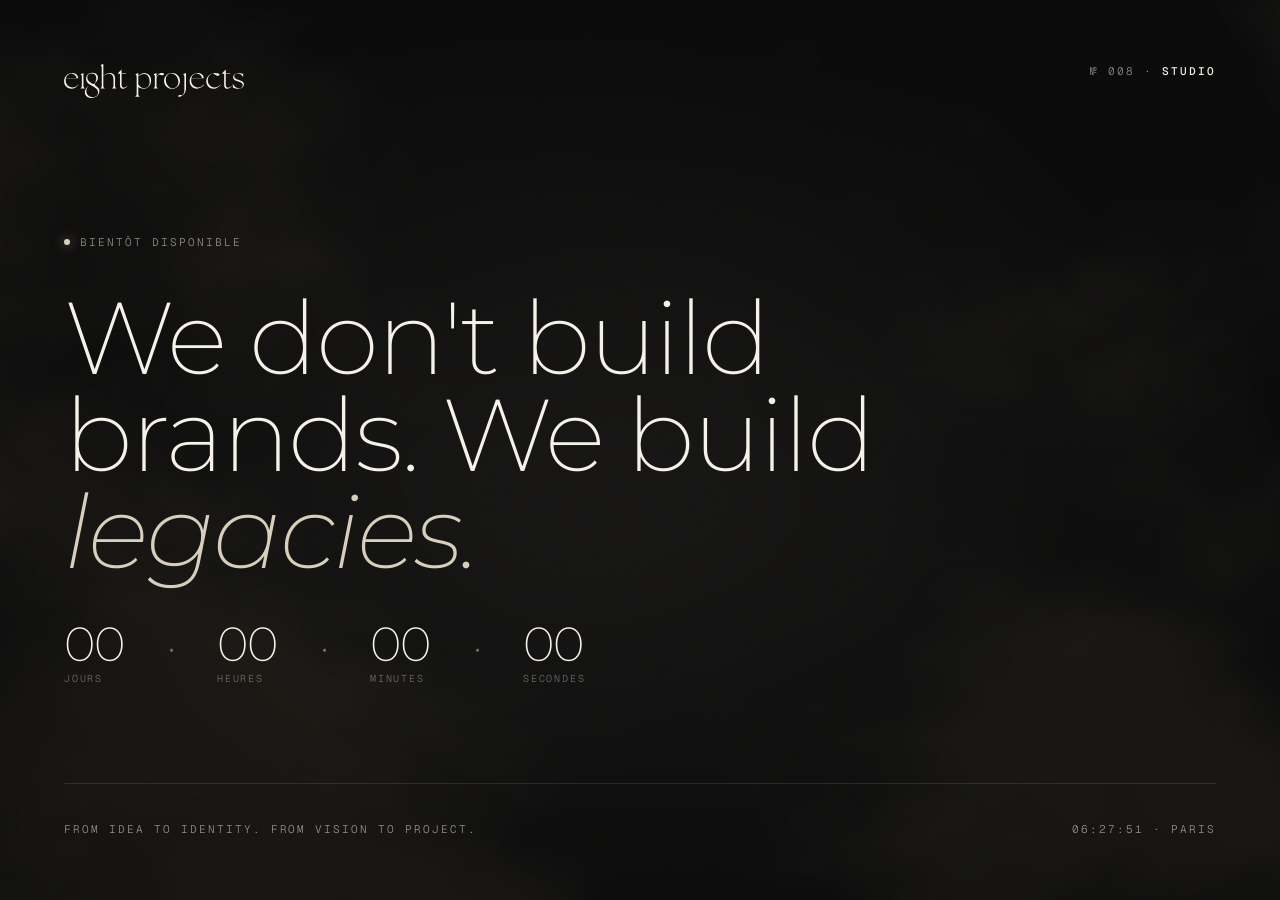
==== coming-soon.html @ a78b6875 "Add coming soon page" ====
<!doctype html>
<html lang="fr">
<head>
<meta charset="utf-8" />
<meta name="viewport" content="width=device-width, initial-scale=1" />
<title>Eight Projects — Bientôt</title>
<meta name="description" content="Eight Projects — studio créatif digital. Bientôt disponible." />
<link rel="preconnect" href="https://fonts.googleapis.com">
<link rel="preconnect" href="https://fonts.gstatic.com" crossorigin>
<link href="https://fonts.googleapis.com/css2?family=Montserrat:ital,wght@0,200;0,300;0,400;0,500;1,200;1,300;1,400&family=Geist+Mono:wght@400;500&display=swap" rel="stylesheet">
<style>
  :root {
    --ink:         #0a0a0a;
    --paper:       #f6f2ea;
    --bone:        #d8d0bd;
    --line:        rgba(255,255,255,0.10);
    --line-strong: rgba(255,255,255,0.22);
    --muted:       rgba(246,242,234,0.58);
    --muted-2:     rgba(246,242,234,0.40);
    --sans:        "Helvetica Neue", Helvetica, Arial, sans-serif;
    --display:     "Montserrat", "Helvetica Neue", Arial, sans-serif;
    --mono:        "Geist Mono", ui-monospace, "SF Mono", monospace;
    --ease:        cubic-bezier(.2,.7,.2,1);
    --pad-x:       clamp(24px, 5vw, 96px);
  }

  *, *::before, *::after { box-sizing: border-box; margin: 0; padding: 0; }

  html, body {
    height: 100%;
    background: var(--ink);
    color: var(--paper);
    font-family: var(--sans);
    font-weight: 300;
    -webkit-font-smoothing: antialiased;
    overflow: hidden;
  }

  body {
    background:
      radial-gradient(1200px 600px at 80% -10%, rgba(216,208,189,0.06), transparent 60%),
      radial-gradient(900px 700px at -10% 60%, rgba(216,208,189,0.04), transparent 70%),
      var(--ink);
  }

  a { color: inherit; text-decoration: none; }
  ::selection { background: var(--paper); color: var(--ink); }

  /* ---- layout ---- */
  .cs {
    position: fixed;
    inset: 0;
    display: grid;
    grid-template-rows: auto 1fr auto;
    padding: var(--pad-x);
    z-index: 10;
  }

  /* ---- corners ---- */
  .cs__top {
    display: flex;
    justify-content: space-between;
    align-items: flex-start;
  }

  .cs__bot {
    display: flex;
    justify-content: space-between;
    align-items: flex-end;
  }

  .label {
    font-family: var(--mono);
    font-size: 11px;
    letter-spacing: .18em;
    text-transform: uppercase;
    color: var(--muted);
  }

  .label b { color: var(--paper); font-weight: 500; }

  /* ---- logo ---- */
  .brand {
    display: flex;
    align-items: center;
    gap: 12px;
  }

  .brand__name {
    font-family: var(--mono);
    font-size: 11px;
    letter-spacing: .18em;
    text-transform: uppercase;
    color: var(--muted);
  }

  /* ---- center ---- */
  .cs__center {
    display: flex;
    flex-direction: column;
    justify-content: center;
    align-items: flex-start;
    gap: 40px;
  }

  .cs__eyebrow {
    font-family: var(--mono);
    font-size: 11px;
    letter-spacing: .18em;
    text-transform: uppercase;
    color: var(--muted);
    display: flex;
    align-items: center;
    gap: 10px;
    opacity: 0;
    transform: translateY(10px);
    animation: fadein .8s var(--ease) .2s forwards;
  }

  .dot {
    width: 6px;
    height: 6px;
    border-radius: 50%;
    background: var(--bone);
    box-shadow: 0 0 12px rgba(216,208,189,.6);
  }

  .cs__title {
    font-family: var(--display);
    font-size: clamp(48px, 8vw, 120px);
    font-weight: 200;
    line-height: .95;
    letter-spacing: -.02em;
    color: var(--paper);
    opacity: 0;
    transform: translateY(20px);
    animation: fadein 1s var(--ease) .4s forwards;
  }

  .cs__title em {
    font-style: italic !important;
    color: var(--bone);
  }

  .cs__sub {
    font-family: var(--mono);
    font-size: 12px;
    letter-spacing: .12em;
    text-transform: uppercase;
    color: var(--muted);
    max-width: 40ch;
    line-height: 1.8;
    opacity: 0;
    transform: translateY(10px);
    animation: fadein .8s var(--ease) .7s forwards;
  }

  /* ---- line ---- */
  .cs__line {
    position: fixed;
    left: var(--pad-x);
    right: var(--pad-x);
    bottom: calc(var(--pad-x) + 52px);
    height: 1px;
    background: var(--line);
    z-index: 10;
  }

  /* ---- countdown ---- */
  .countdown {
    display: flex;
    gap: 40px;
    opacity: 0;
    transform: translateY(10px);
    animation: fadein .8s var(--ease) 1s forwards;
  }

  .countdown__item {
    display: flex;
    flex-direction: column;
    gap: 4px;
  }

  .countdown__num {
    font-family: var(--display);
    font-size: clamp(28px, 4vw, 48px);
    font-weight: 200;
    letter-spacing: -.02em;
    color: var(--paper);
    line-height: 1;
    min-width: 2ch;
  }

  .countdown__label {
    font-family: var(--mono);
    font-size: 10px;
    letter-spacing: .18em;
    text-transform: uppercase;
    color: var(--muted-2);
  }

  .countdown__sep {
    font-family: var(--display);
    font-size: clamp(28px, 4vw, 48px);
    font-weight: 200;
    color: var(--muted-2);
    align-self: flex-start;
    line-height: 1;
    margin-top: 2px;
  }

  /* ---- noise overlay ---- */
  .noise {
    position: fixed;
    inset: 0;
    pointer-events: none;
    opacity: .025;
    background-image: url("data:image/svg+xml,%3Csvg viewBox='0 0 256 256' xmlns='http://www.w3.org/2000/svg'%3E%3Cfilter id='n'%3E%3CfeTurbulence type='fractalNoise' baseFrequency='0.9' numOctaves='4' stitchTiles='stitch'/%3E%3C/filter%3E%3Crect width='100%25' height='100%25' filter='url(%23n)'/%3E%3C/svg%3E");
    background-size: 200px;
    z-index: 100;
  }

  /* ---- anim ---- */
  @keyframes fadein {
    to { opacity: 1; transform: none; }
  }

  /* ---- responsive ---- */
  @media (max-width: 600px) {
    .cs__bot .label:last-child { display: none; }
    .countdown { gap: 24px; }
  }
</style>
</head>
<body>

<div class="noise"></div>

<div class="cs">

  <!-- TOP -->
  <div class="cs__top">
    <a class="brand" href="#">
      <svg id="Calque_2" xmlns="http://www.w3.org/2000/svg" viewBox="0 0 404.9 76.56" width="180" height="34" fill="#f6f2ea">
        <path d="M79.18,58.26c-.85-4.44-4.59-7.59-8.59-10.06-1.83-1.13-2.14-3.82-.59-5.35,2.32-2.29,4.36-4.82,5.56-8,2.07-5.56-.3-11.47-5.61-13.82-4.32-1.91-9.58-1.69-13.76.62-6.82,3.77-8.75,12.87-4.17,19.28.78,1.09,1.66,2.02,2.64,2.87l.48.41c.15.13,0,0,.14.11.08.07.17.14.26.2.17.13.34.26.51.39.31.24.63.46.95.69.62.43,1.25.89,1.9,1.27.26.15.53.29.8.44,0,0,.02,0,.03.01l7.83,4.59c2.19,1.27,4.09,2.76,5.84,4.62,2.55,2.83,3.67,6.69,2.69,10.51-.74,2.87-2.69,5.05-5.32,6.31-3.58,1.73-7.36,1.7-11.03.59-2.94-.89-5.47-2.47-7.32-5.04-.1-.14-.19-.28-.27-.43-4.12-7.37-1.66-15.32,3.82-20.68,0,0,0,0,0,0,0,0,0,0,0,0-.01,0,0,0,0,0-.11.09-.86.71-1.23,1.05-3.88,3.61-7.34,8.08-7.89,13.19-1.01,9.31,7.16,14.92,15.52,14.5,3.71-.19,7.19-1.05,10.4-3.17,4.94-3.28,7.54-9.13,6.4-15.11ZM64.49,44.74c-3.62-2.03-7.54-4.41-9.98-7.54-1.81-2.56-2.71-5.69-2.05-8.86.63-3,2.61-5.35,5.36-6.4,3.24-1.24,6.95-1.01,9.95.82,2.71,1.65,4.22,4.6,4.63,7.81.02.13.03.27.03.41.21,4.87-1.23,9.39-4.01,12.94-.9,1.16-2.69,1.52-3.94.81Z"/><path d="M167.05,66.56c0,2.62.36,5.76,2.68,6.17l.02.79h-9.07s-.05-.79-.05-.79c2.47-.36,2.8-3.75,2.8-6.6V29.72s-.41-3.86-.41-3.86c-.18-1.64-2.49-2.14-2.4-2.43l.16-.53,5.38-2.3c.13-.05.5-.17.57-.06l.33.48.02,5.44c4.88-3.67,10.28-6.62,16.38-5.91,4.83.56,8.78,3.69,10.75,8.11,2.36,5.3,2.37,11.45.12,16.75-2.63,6.24-8.36,10.11-15.2,10.26-4.36.1-8.4-1.25-12.07-3.82v14.71ZM182.73,54.25c3.92-.6,6.84-3.03,8.4-6.48,1.14-2.53,1.52-5.21,1.5-8.03-.05-7.39-2.69-15.38-10.44-17.23-5.79-1.1-10.75,1.32-15.14,4.97l.04,17.01c0,1.42.79,2.87,1.6,3.99,3.17,4.38,8.56,6.61,14.04,5.77Z"/><path d="M111.14,34.03c0-5.06-1.64-9.87-6.74-11.32-6.04-1.71-11.3,1.22-16.03,5.1v20.4c.01,2.46.44,5.69,2.58,5.98l.17.89h-9.15c0-.33-.03-.7.08-.74l.53-.21c1.93-.78,2.19-3.94,2.19-6.52V9.02c0-1.49-.17-2.84-.62-4.16-.33-.95-1.35-1.33-2.15-1.84-.2-.17.26-.69.52-.8L87.71.01c.19-.08.67.26.67.51v26.24c5.35-4.22,11.98-7.52,18.74-5.9,5.45,1.4,7.62,6.4,7.63,11.78l.03,15.76c0,1.41.24,2.8.62,4.08.56,1.86,2.48,1.3,2.12,2.57h-9.13s-.02-.76-.02-.76c2.53-.46,2.78-3.95,2.78-6.89v-13.4Z"/><path d="M261.01,38.09c0,9.78-8.04,17.71-17.95,17.71s-17.95-7.93-17.95-17.71,8.04-17.71,17.95-17.71,17.95,7.93,17.95,17.71ZM257.22,38.43c-1.14-8.48-7.32-17.19-16.51-16.81-5.47.23-9.81,3.67-11.19,8.98-1.89,7.27.56,15.42,6.3,20.39,4.29,3.72,10.27,4.55,15.23,1.94s6.9-8.95,6.15-14.5Z"/><path d="M12.25,51.36c7.87,3.03,14.27,1.02,19.62-5.11l.52.6c-2.08,2.52-4.34,4.66-7.12,6.36-6.19,3.8-13.97,3.28-19.55-1.37S-1.15,39.44.92,32.74c1.51-4.88,4.98-8.69,9.69-10.76,3.89-1.64,8.11-2.02,12.2-.96,5.33,1.38,8.85,5.97,8.93,11.29H3.98c-1.47,7.64.86,15.6,8.28,19.05ZM27.88,31.51c-.33-1.81-.91-3.05-1.74-4.32-2.48-3.98-6.89-6-11.59-5.51-5.51.57-9.13,4.52-10.42,9.84h23.75Z"/><path d="M307.47,51.68c2.81-1.31,4.95-3.05,6.96-5.37l.56.33c.13.08-.17.53-.27.62-2.03,2.32-4.12,4.37-6.79,5.93-6.16,3.83-13.97,3.28-19.54-1.36-5.52-4.6-6.89-12.41-4.81-19.1,1.51-4.87,4.98-8.69,9.69-10.76,3.93-1.65,8.22-2.03,12.34-.92,5.26,1.42,8.7,5.99,8.78,11.25h-27.76c-1.49,7.63.87,15.62,8.27,19.04,3.99,1.69,8.38,1.85,12.55.33ZM310.58,31.51c-.81-3.84-3.04-6.64-6.17-8.49-3.68-1.86-8.14-1.95-11.78.13-3.11,1.78-4.99,4.9-5.84,8.37h23.78Z"/><path d="M399.89,54c-5.49,3.03-14.17,1.84-19.71-1.24l-.49-7.52c.04-.08.4-.33.46-.26.81.88,1.93,4.79,6.21,7.47,3.16,1.97,7,2.64,10.61,1.88,3.22-.68,5.29-3.3,5.28-6.49-.01-3.82-3.1-5.91-6.63-7.1l-7-2.35c-4.26-1.43-7.53-3.34-7.99-7.9-.57-5.66,4.02-9.31,9.4-9.89,4.5-.49,8.97.23,13.13,1.79l.28,6.35-.33.2c-.1.06-.32-.15-.44-.28-2.07-4.91-7.06-7.82-12.44-7.31-1.99.16-3.94.66-5.38,2.07-2.5,2.44-2.18,6.53.5,8.73,1.07.87,2.19,1.66,3.49,2.11l6.4,2.19c3.46,1.18,7.74,2.46,9.09,6.15,1.6,4.4-.36,9.16-4.45,11.42Z"/><path d="M324.45,42.01c1.71,6.16,6.86,10.17,13.2,10.66,4.24.33,8.25-.8,11.46-3.62l2.88-2.78.52.56c-1.96,2.43-4.08,4.4-6.67,6.1-7.63,5.03-18.14,3.1-23.07-4.66-3.14-4.94-3.47-11.3-1.13-16.65,2.72-6.21,8.59-10.31,15.36-11.07,5.34-.6,15,1.11,12.77,4.34-1.12,1.62-3.42,2.49-5.23,1.51l-9.06-4.93c-9.73,1.91-13.62,11.17-11.03,20.52Z"/><path d="M208.04,47.82c-.02,2.63.31,6.09,2.65,6.42l.02.83h-8.94s-.1-.62-.1-.62c-.03-.16,2.08-.68,2.29-2.5l.46-4.14v-18.51c0-1.19-.16-2.33-.41-3.44-.42-1.87-2.41-2.05-2.34-2.4l.11-.56,5.66-2.43c.17.05.51.35.6.54l.03,8.05c1.01-1.71,1.78-3.15,2.98-4.58,2.49-2.99,6.16-4.3,10.1-4.01,1.26.09,2.86.2,3.66,1.24.24,2.3-2.05,4.1-4.27,3.61l-7.44-1.66c-2.56,2.36-4.92,5.59-4.94,9.17l-.09,14.99Z"/><path d="M260.89,69.69l5.37.58c3.33-2.14,4.61-6.48,4.61-10.44l.02-30.52-.27-2.91c-.21-2.26-2.57-2.6-2.52-3.15.02-.18.31-.43.53-.53l5.02-2.14c.13-.06.38-.1.49-.1.14,0,.36.39.36.54l-.02,34.27c0,8.01-4.73,15.45-12.39,18.14-1.8.63-4.48.85-5.14-.14-.14-.21-.2-.81-.11-1.07.59-1.72,2.24-2.74,4.05-2.54Z"/><path d="M370.44,53.17c4.6-.78,5.75-4.54,6.55-3.11-2.99,3.61-8.09,7.17-12.77,5.08-2.82-1.25-3.77-4.79-3.77-7.93v-25.45s-4.4-.02-4.4-.02c-.19-.55.1-1.01.5-1.43l6.26-6.64c.32-.36.7-.53,1.24-.5v7.73s10.36,0,10.36,0l-.43.85h-9.94s.03,25.46.03,25.46c0,1.76.51,3.45,1.64,4.68s3.03,1.55,4.73,1.27Z"/><path d="M134.63,53.28c4.58-.05,6.95-3.86,7.21-3.65l.44.36c.13.11-.18.48-.32.62-2.83,2.94-6.22,5.52-10.41,5.08-4.49-.46-5.75-4.77-5.75-9.06v-24.86s-4.4-.02-4.4-.02c-.03-.44.09-.96.39-1.28l6.37-6.75c.26-.4.65-.58,1.25-.55v7.73s10.37.01,10.37.01l-.41.85h-9.96s.01,24.6.01,24.6c0,1.26.18,2.5.53,3.63.65,2.11,2.48,3.32,4.68,3.29Z"/><path d="M37.25,54.28c2.32-.41,2.68-3.6,2.68-6.15v-19.18c0-2.44-.42-4.68-2.69-5.3l.08-.77,5.29-2.27c.18-.08.45-.14.59-.13s.35.41.35.55v26.56c.01,1.52.2,2.9.47,4.33.39,2.02,2.27,2.35,2.28,2.42l.06.72h-9.13s.03-.79.03-.79Z"/>
      </svg>
    </a>
    <span class="label">№ 008 · <b>Studio</b></span>
  </div>

  <!-- CENTER -->
  <div class="cs__center">
    <span class="cs__eyebrow"><span class="dot"></span>Bientôt disponible</span>

    <h1 class="cs__title">
      We don't build<br/>brands. We build<br/><em>legacies.</em>
    </h1>


    <div class="countdown" id="countdown">
      <div class="countdown__item">
        <span class="countdown__num" id="cd-days">00</span>
        <span class="countdown__label">Jours</span>
      </div>
      <span class="countdown__sep">·</span>
      <div class="countdown__item">
        <span class="countdown__num" id="cd-hours">00</span>
        <span class="countdown__label">Heures</span>
      </div>
      <span class="countdown__sep">·</span>
      <div class="countdown__item">
        <span class="countdown__num" id="cd-mins">00</span>
        <span class="countdown__label">Minutes</span>
      </div>
      <span class="countdown__sep">·</span>
      <div class="countdown__item">
        <span class="countdown__num" id="cd-secs">00</span>
        <span class="countdown__label">Secondes</span>
      </div>
    </div>
  </div>

  <!-- BOTTOM -->
  <div class="cs__bot">
    <span class="label">From idea to identity. From vision to project.</span>
    <span class="label" id="clock">00:00:00 · PARIS</span>
  </div>

</div>

<div class="cs__line"></div>

<script>
  // Liquid background — WebGL canvas
  const canvas = document.createElement("canvas");
  canvas.style.cssText = "position:fixed;inset:0;width:100%;height:100%;pointer-events:none;z-index:0;";
  document.body.appendChild(canvas);

  const gl = canvas.getContext("webgl");

  const vert = `
    attribute vec2 a_pos;
    void main(){ gl_Position = vec4(a_pos,0,1); }
  `;

  const frag = `
    precision highp float;
    uniform vec2  u_res;
    uniform vec2  u_mouse;
    uniform float u_time;

    float hash(vec2 p){ return fract(sin(dot(p,vec2(127.1,311.7)))*43758.5453); }

    float noise(vec2 p){
      vec2 i = floor(p), f = fract(p);
      f = f*f*(3.-2.*f);
      float a=hash(i), b=hash(i+vec2(1,0)), c=hash(i+vec2(0,1)), d=hash(i+vec2(1,1));
      return mix(mix(a,b,f.x),mix(c,d,f.x),f.y);
    }

    float fbm(vec2 p){
      float v=0., a=.5;
      for(int i=0;i<5;i++){ v+=a*noise(p); p=p*2.1+vec2(1.7,9.2); a*=.5; }
      return v;
    }

    void main(){
      vec2 uv  = gl_FragCoord.xy / u_res;
      vec2 m   = u_mouse / u_res;
      float t  = u_time * 0.18;

      vec2 distort = vec2(
        fbm(uv * 2.5 + t + vec2(0., 1.3)),
        fbm(uv * 2.5 + t + vec2(5.2, 3.7))
      );

      float pull = 1.0 - smoothstep(0.0, 0.55, distance(uv + distort * 0.08, m));
      distort += pull * 0.18 * normalize(m - uv + 0.001);

      vec2 warped = uv + distort * 0.12;

      float f = fbm(warped * 3.0 + t * 0.6);
      float g = fbm(warped * 1.8 - t * 0.4 + 4.1);

      float blob = smoothstep(0.38, 0.62, f * 0.6 + g * 0.4);
      blob += pull * 0.25;
      blob = clamp(blob, 0., 1.);

      vec3 ink   = vec3(0.039, 0.039, 0.039);
      vec3 warm  = vec3(0.847, 0.816, 0.745);
      vec3 glow  = vec3(0.55,  0.50,  0.40);

      vec3 col = mix(ink, mix(warm * 0.12, glow * 0.18, blob), blob * 0.85);
      col += pull * 0.04 * warm;

      gl_FragColor = vec4(col, 1.0);
    }
  `;

  function compile(type, src){
    const s = gl.createShader(type);
    gl.shaderSource(s, src); gl.compileShader(s); return s;
  }

  const prog = gl.createProgram();
  gl.attachShader(prog, compile(gl.VERTEX_SHADER,   vert));
  gl.attachShader(prog, compile(gl.FRAGMENT_SHADER, frag));
  gl.linkProgram(prog); gl.useProgram(prog);

  const buf = gl.createBuffer();
  gl.bindBuffer(gl.ARRAY_BUFFER, buf);
  gl.bufferData(gl.ARRAY_BUFFER, new Float32Array([-1,-1,1,-1,-1,1,1,1]), gl.STATIC_DRAW);

  const aPos = gl.getAttribLocation(prog, "a_pos");
  gl.enableVertexAttribArray(aPos);
  gl.vertexAttribPointer(aPos, 2, gl.FLOAT, false, 0, 0);

  const uRes   = gl.getUniformLocation(prog, "u_res");
  const uMouse = gl.getUniformLocation(prog, "u_mouse");
  const uTime  = gl.getUniformLocation(prog, "u_time");

  let mx = window.innerWidth / 2, my = window.innerHeight / 2;
  let cx = mx, cy = my;

  document.addEventListener("mousemove", e => { mx = e.clientX; my = e.clientY; });

  function resize(){
    canvas.width  = window.innerWidth;
    canvas.height = window.innerHeight;
    gl.viewport(0, 0, canvas.width, canvas.height);
  }
  window.addEventListener("resize", resize); resize();

  function lerp(a,b,t){ return a+(b-a)*t; }

  function frame(t){
    cx = lerp(cx, mx, 0.04);
    cy = lerp(cy, my, 0.04);
    gl.uniform2f(uRes,   canvas.width, canvas.height);
    gl.uniform2f(uMouse, cx, canvas.height - cy);
    gl.uniform1f(uTime,  t * 0.001);
    gl.drawArrays(gl.TRIANGLE_STRIP, 0, 4);
    requestAnimationFrame(frame);
  }
  requestAnimationFrame(frame);

  // Countdown — change la date cible ici
  const target = new Date("2026-05-28T00:00:00");

  function pad(n) { return String(n).padStart(2, "0"); }

  function tick() {
    const now  = new Date();
    const diff = Math.max(0, target - now);
    const days  = Math.floor(diff / 86400000);
    const hours = Math.floor((diff % 86400000) / 3600000);
    const mins  = Math.floor((diff % 3600000)  / 60000);
    const secs  = Math.floor((diff % 60000)    / 1000);
    document.getElementById("cd-days").textContent  = pad(days);
    document.getElementById("cd-hours").textContent = pad(hours);
    document.getElementById("cd-mins").textContent  = pad(mins);
    document.getElementById("cd-secs").textContent  = pad(secs);
  }

  tick();
  setInterval(tick, 1000);

  // Clock Paris
  function clock() {
    const t = new Date().toLocaleTimeString("fr-FR", {
      timeZone: "Europe/Paris",
      hour: "2-digit", minute: "2-digit", second: "2-digit", hour12: false
    });
    document.getElementById("clock").textContent = t + " · PARIS";
  }
  clock();
  setInterval(clock, 1000);
</script>

</body>
</html>
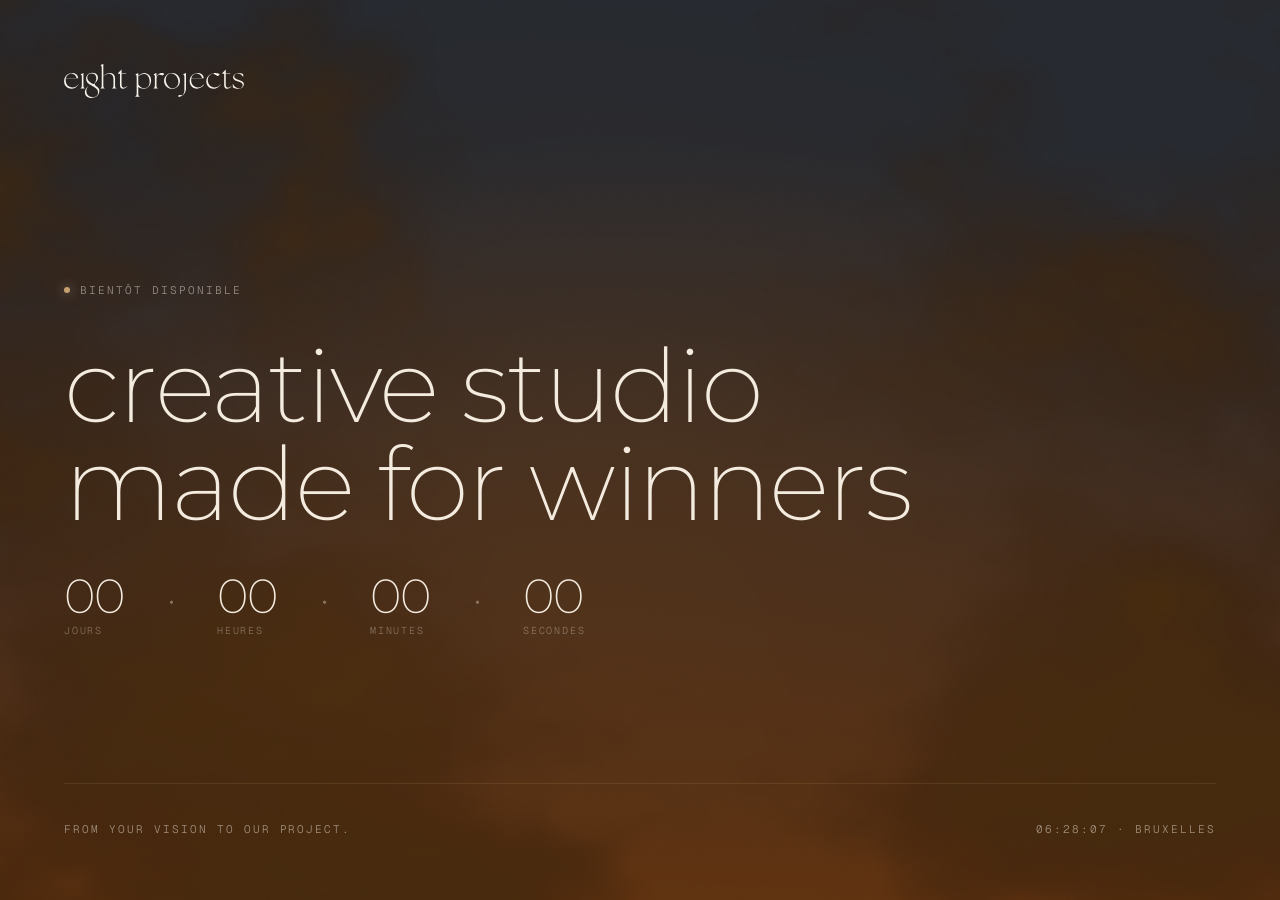
==== commit 90c9e8a3: "Publier le vrai site en homepage (index.html) + page Bientôt archivée - site.html -> index.html (le " ====
--- a/coming-soon.html
+++ b/coming-soon.html
@@ -4,19 +4,19 @@
 <meta charset="utf-8" />
 <meta name="viewport" content="width=device-width, initial-scale=1" />
 <title>Eight Projects — Bientôt</title>
-<meta name="description" content="Eight Projects — studio créatif digital. Bientôt disponible." />
+<meta name="description" content="Bientôt disponible." />
 <link rel="preconnect" href="https://fonts.googleapis.com">
 <link rel="preconnect" href="https://fonts.gstatic.com" crossorigin>
 <link href="https://fonts.googleapis.com/css2?family=Montserrat:ital,wght@0,200;0,300;0,400;0,500;1,200;1,300;1,400&family=Geist+Mono:wght@400;500&display=swap" rel="stylesheet">
 <style>
   :root {
-    --ink:         #0a0a0a;
-    --paper:       #f6f2ea;
-    --bone:        #d8d0bd;
-    --line:        rgba(255,255,255,0.10);
-    --line-strong: rgba(255,255,255,0.22);
-    --muted:       rgba(246,242,234,0.58);
-    --muted-2:     rgba(246,242,234,0.40);
+    --ink:         #0d0a07;
+    --paper:       #f5ece0;
+    --bone:        #c8a070;
+    --line:        rgba(255,200,140,0.10);
+    --line-strong: rgba(255,200,140,0.20);
+    --muted:       rgba(245,236,224,0.55);
+    --muted-2:     rgba(245,236,224,0.38);
     --sans:        "Helvetica Neue", Helvetica, Arial, sans-serif;
     --display:     "Montserrat", "Helvetica Neue", Arial, sans-serif;
     --mono:        "Geist Mono", ui-monospace, "SF Mono", monospace;
@@ -38,8 +38,9 @@
 
   body {
     background:
-      radial-gradient(1200px 600px at 80% -10%, rgba(216,208,189,0.06), transparent 60%),
-      radial-gradient(900px 700px at -10% 60%, rgba(216,208,189,0.04), transparent 70%),
+      radial-gradient(ellipse 150% 55% at 50% -5%, rgba(68,78,95,0.65) 0%, transparent 48%),
+      radial-gradient(ellipse 120% 65% at 15% 55%, rgba(196,98,26,0.42) 0%, transparent 55%),
+      radial-gradient(ellipse 120% 65% at 85% 50%, rgba(172,72,12,0.38) 0%, transparent 55%),
       var(--ink);
   }
 
@@ -245,7 +246,6 @@
         <path d="M79.18,58.26c-.85-4.44-4.59-7.59-8.59-10.06-1.83-1.13-2.14-3.82-.59-5.35,2.32-2.29,4.36-4.82,5.56-8,2.07-5.56-.3-11.47-5.61-13.82-4.32-1.91-9.58-1.69-13.76.62-6.82,3.77-8.75,12.87-4.17,19.28.78,1.09,1.66,2.02,2.64,2.87l.48.41c.15.13,0,0,.14.11.08.07.17.14.26.2.17.13.34.26.51.39.31.24.63.46.95.69.62.43,1.25.89,1.9,1.27.26.15.53.29.8.44,0,0,.02,0,.03.01l7.83,4.59c2.19,1.27,4.09,2.76,5.84,4.62,2.55,2.83,3.67,6.69,2.69,10.51-.74,2.87-2.69,5.05-5.32,6.31-3.58,1.73-7.36,1.7-11.03.59-2.94-.89-5.47-2.47-7.32-5.04-.1-.14-.19-.28-.27-.43-4.12-7.37-1.66-15.32,3.82-20.68,0,0,0,0,0,0,0,0,0,0,0,0-.01,0,0,0,0,0-.11.09-.86.71-1.23,1.05-3.88,3.61-7.34,8.08-7.89,13.19-1.01,9.31,7.16,14.92,15.52,14.5,3.71-.19,7.19-1.05,10.4-3.17,4.94-3.28,7.54-9.13,6.4-15.11ZM64.49,44.74c-3.62-2.03-7.54-4.41-9.98-7.54-1.81-2.56-2.71-5.69-2.05-8.86.63-3,2.61-5.35,5.36-6.4,3.24-1.24,6.95-1.01,9.95.82,2.71,1.65,4.22,4.6,4.63,7.81.02.13.03.27.03.41.21,4.87-1.23,9.39-4.01,12.94-.9,1.16-2.69,1.52-3.94.81Z"/><path d="M167.05,66.56c0,2.62.36,5.76,2.68,6.17l.02.79h-9.07s-.05-.79-.05-.79c2.47-.36,2.8-3.75,2.8-6.6V29.72s-.41-3.86-.41-3.86c-.18-1.64-2.49-2.14-2.4-2.43l.16-.53,5.38-2.3c.13-.05.5-.17.57-.06l.33.48.02,5.44c4.88-3.67,10.28-6.62,16.38-5.91,4.83.56,8.78,3.69,10.75,8.11,2.36,5.3,2.37,11.45.12,16.75-2.63,6.24-8.36,10.11-15.2,10.26-4.36.1-8.4-1.25-12.07-3.82v14.71ZM182.73,54.25c3.92-.6,6.84-3.03,8.4-6.48,1.14-2.53,1.52-5.21,1.5-8.03-.05-7.39-2.69-15.38-10.44-17.23-5.79-1.1-10.75,1.32-15.14,4.97l.04,17.01c0,1.42.79,2.87,1.6,3.99,3.17,4.38,8.56,6.61,14.04,5.77Z"/><path d="M111.14,34.03c0-5.06-1.64-9.87-6.74-11.32-6.04-1.71-11.3,1.22-16.03,5.1v20.4c.01,2.46.44,5.69,2.58,5.98l.17.89h-9.15c0-.33-.03-.7.08-.74l.53-.21c1.93-.78,2.19-3.94,2.19-6.52V9.02c0-1.49-.17-2.84-.62-4.16-.33-.95-1.35-1.33-2.15-1.84-.2-.17.26-.69.52-.8L87.71.01c.19-.08.67.26.67.51v26.24c5.35-4.22,11.98-7.52,18.74-5.9,5.45,1.4,7.62,6.4,7.63,11.78l.03,15.76c0,1.41.24,2.8.62,4.08.56,1.86,2.48,1.3,2.12,2.57h-9.13s-.02-.76-.02-.76c2.53-.46,2.78-3.95,2.78-6.89v-13.4Z"/><path d="M261.01,38.09c0,9.78-8.04,17.71-17.95,17.71s-17.95-7.93-17.95-17.71,8.04-17.71,17.95-17.71,17.95,7.93,17.95,17.71ZM257.22,38.43c-1.14-8.48-7.32-17.19-16.51-16.81-5.47.23-9.81,3.67-11.19,8.98-1.89,7.27.56,15.42,6.3,20.39,4.29,3.72,10.27,4.55,15.23,1.94s6.9-8.95,6.15-14.5Z"/><path d="M12.25,51.36c7.87,3.03,14.27,1.02,19.62-5.11l.52.6c-2.08,2.52-4.34,4.66-7.12,6.36-6.19,3.8-13.97,3.28-19.55-1.37S-1.15,39.44.92,32.74c1.51-4.88,4.98-8.69,9.69-10.76,3.89-1.64,8.11-2.02,12.2-.96,5.33,1.38,8.85,5.97,8.93,11.29H3.98c-1.47,7.64.86,15.6,8.28,19.05ZM27.88,31.51c-.33-1.81-.91-3.05-1.74-4.32-2.48-3.98-6.89-6-11.59-5.51-5.51.57-9.13,4.52-10.42,9.84h23.75Z"/><path d="M307.47,51.68c2.81-1.31,4.95-3.05,6.96-5.37l.56.33c.13.08-.17.53-.27.62-2.03,2.32-4.12,4.37-6.79,5.93-6.16,3.83-13.97,3.28-19.54-1.36-5.52-4.6-6.89-12.41-4.81-19.1,1.51-4.87,4.98-8.69,9.69-10.76,3.93-1.65,8.22-2.03,12.34-.92,5.26,1.42,8.7,5.99,8.78,11.25h-27.76c-1.49,7.63.87,15.62,8.27,19.04,3.99,1.69,8.38,1.85,12.55.33ZM310.58,31.51c-.81-3.84-3.04-6.64-6.17-8.49-3.68-1.86-8.14-1.95-11.78.13-3.11,1.78-4.99,4.9-5.84,8.37h23.78Z"/><path d="M399.89,54c-5.49,3.03-14.17,1.84-19.71-1.24l-.49-7.52c.04-.08.4-.33.46-.26.81.88,1.93,4.79,6.21,7.47,3.16,1.97,7,2.64,10.61,1.88,3.22-.68,5.29-3.3,5.28-6.49-.01-3.82-3.1-5.91-6.63-7.1l-7-2.35c-4.26-1.43-7.53-3.34-7.99-7.9-.57-5.66,4.02-9.31,9.4-9.89,4.5-.49,8.97.23,13.13,1.79l.28,6.35-.33.2c-.1.06-.32-.15-.44-.28-2.07-4.91-7.06-7.82-12.44-7.31-1.99.16-3.94.66-5.38,2.07-2.5,2.44-2.18,6.53.5,8.73,1.07.87,2.19,1.66,3.49,2.11l6.4,2.19c3.46,1.18,7.74,2.46,9.09,6.15,1.6,4.4-.36,9.16-4.45,11.42Z"/><path d="M324.45,42.01c1.71,6.16,6.86,10.17,13.2,10.66,4.24.33,8.25-.8,11.46-3.62l2.88-2.78.52.56c-1.96,2.43-4.08,4.4-6.67,6.1-7.63,5.03-18.14,3.1-23.07-4.66-3.14-4.94-3.47-11.3-1.13-16.65,2.72-6.21,8.59-10.31,15.36-11.07,5.34-.6,15,1.11,12.77,4.34-1.12,1.62-3.42,2.49-5.23,1.51l-9.06-4.93c-9.73,1.91-13.62,11.17-11.03,20.52Z"/><path d="M208.04,47.82c-.02,2.63.31,6.09,2.65,6.42l.02.83h-8.94s-.1-.62-.1-.62c-.03-.16,2.08-.68,2.29-2.5l.46-4.14v-18.51c0-1.19-.16-2.33-.41-3.44-.42-1.87-2.41-2.05-2.34-2.4l.11-.56,5.66-2.43c.17.05.51.35.6.54l.03,8.05c1.01-1.71,1.78-3.15,2.98-4.58,2.49-2.99,6.16-4.3,10.1-4.01,1.26.09,2.86.2,3.66,1.24.24,2.3-2.05,4.1-4.27,3.61l-7.44-1.66c-2.56,2.36-4.92,5.59-4.94,9.17l-.09,14.99Z"/><path d="M260.89,69.69l5.37.58c3.33-2.14,4.61-6.48,4.61-10.44l.02-30.52-.27-2.91c-.21-2.26-2.57-2.6-2.52-3.15.02-.18.31-.43.53-.53l5.02-2.14c.13-.06.38-.1.49-.1.14,0,.36.39.36.54l-.02,34.27c0,8.01-4.73,15.45-12.39,18.14-1.8.63-4.48.85-5.14-.14-.14-.21-.2-.81-.11-1.07.59-1.72,2.24-2.74,4.05-2.54Z"/><path d="M370.44,53.17c4.6-.78,5.75-4.54,6.55-3.11-2.99,3.61-8.09,7.17-12.77,5.08-2.82-1.25-3.77-4.79-3.77-7.93v-25.45s-4.4-.02-4.4-.02c-.19-.55.1-1.01.5-1.43l6.26-6.64c.32-.36.7-.53,1.24-.5v7.73s10.36,0,10.36,0l-.43.85h-9.94s.03,25.46.03,25.46c0,1.76.51,3.45,1.64,4.68s3.03,1.55,4.73,1.27Z"/><path d="M134.63,53.28c4.58-.05,6.95-3.86,7.21-3.65l.44.36c.13.11-.18.48-.32.62-2.83,2.94-6.22,5.52-10.41,5.08-4.49-.46-5.75-4.77-5.75-9.06v-24.86s-4.4-.02-4.4-.02c-.03-.44.09-.96.39-1.28l6.37-6.75c.26-.4.65-.58,1.25-.55v7.73s10.37.01,10.37.01l-.41.85h-9.96s.01,24.6.01,24.6c0,1.26.18,2.5.53,3.63.65,2.11,2.48,3.32,4.68,3.29Z"/><path d="M37.25,54.28c2.32-.41,2.68-3.6,2.68-6.15v-19.18c0-2.44-.42-4.68-2.69-5.3l.08-.77,5.29-2.27c.18-.08.45-.14.59-.13s.35.41.35.55v26.56c.01,1.52.2,2.9.47,4.33.39,2.02,2.27,2.35,2.28,2.42l.06.72h-9.13s.03-.79.03-.79Z"/>
       </svg>
     </a>
-    <span class="label">№ 008 · <b>Studio</b></span>
   </div>
 
   <!-- CENTER -->
@@ -253,7 +253,7 @@
     <span class="cs__eyebrow"><span class="dot"></span>Bientôt disponible</span>
 
     <h1 class="cs__title">
-      We don't build<br/>brands. We build<br/><em>legacies.</em>
+      creative studio <br> made for winners </br>
     </h1>
 
 
@@ -282,8 +282,8 @@
 
   <!-- BOTTOM -->
   <div class="cs__bot">
-    <span class="label">From idea to identity. From vision to project.</span>
-    <span class="label" id="clock">00:00:00 · PARIS</span>
+    <span class="label"> From your vision to our project.</span>
+    <span class="label" id="clock">00:00:00 · BRUXELLES</span>
   </div>
 
 </div>
@@ -346,12 +346,15 @@
       blob += pull * 0.25;
       blob = clamp(blob, 0., 1.);
 
-      vec3 ink   = vec3(0.039, 0.039, 0.039);
-      vec3 warm  = vec3(0.847, 0.816, 0.745);
-      vec3 glow  = vec3(0.55,  0.50,  0.40);
-
-      vec3 col = mix(ink, mix(warm * 0.12, glow * 0.18, blob), blob * 0.85);
-      col += pull * 0.04 * warm;
+      vec3 ink   = vec3(0.051, 0.039, 0.027);
+      vec3 warm  = vec3(0.769, 0.384, 0.098);
+      vec3 glow  = vec3(0.941, 0.565, 0.176);
+      vec3 cool  = vec3(0.267, 0.306, 0.373);
+
+      float sunsetT = clamp(uv.y * 1.2, 0.0, 1.0);
+      vec3 sky = mix(mix(warm, cool, sunsetT), ink, 0.55);
+      vec3 col = mix(sky, mix(warm * 0.18, glow * 0.28, blob), blob * 0.90);
+      col += pull * 0.06 * glow;
 
       gl_FragColor = vec4(col, 1.0);
     }
@@ -431,7 +434,7 @@
       timeZone: "Europe/Paris",
       hour: "2-digit", minute: "2-digit", second: "2-digit", hour12: false
     });
-    document.getElementById("clock").textContent = t + " · PARIS";
+    document.getElementById("clock").textContent = t + " · BRUXELLES";
   }
   clock();
   setInterval(clock, 1000);
